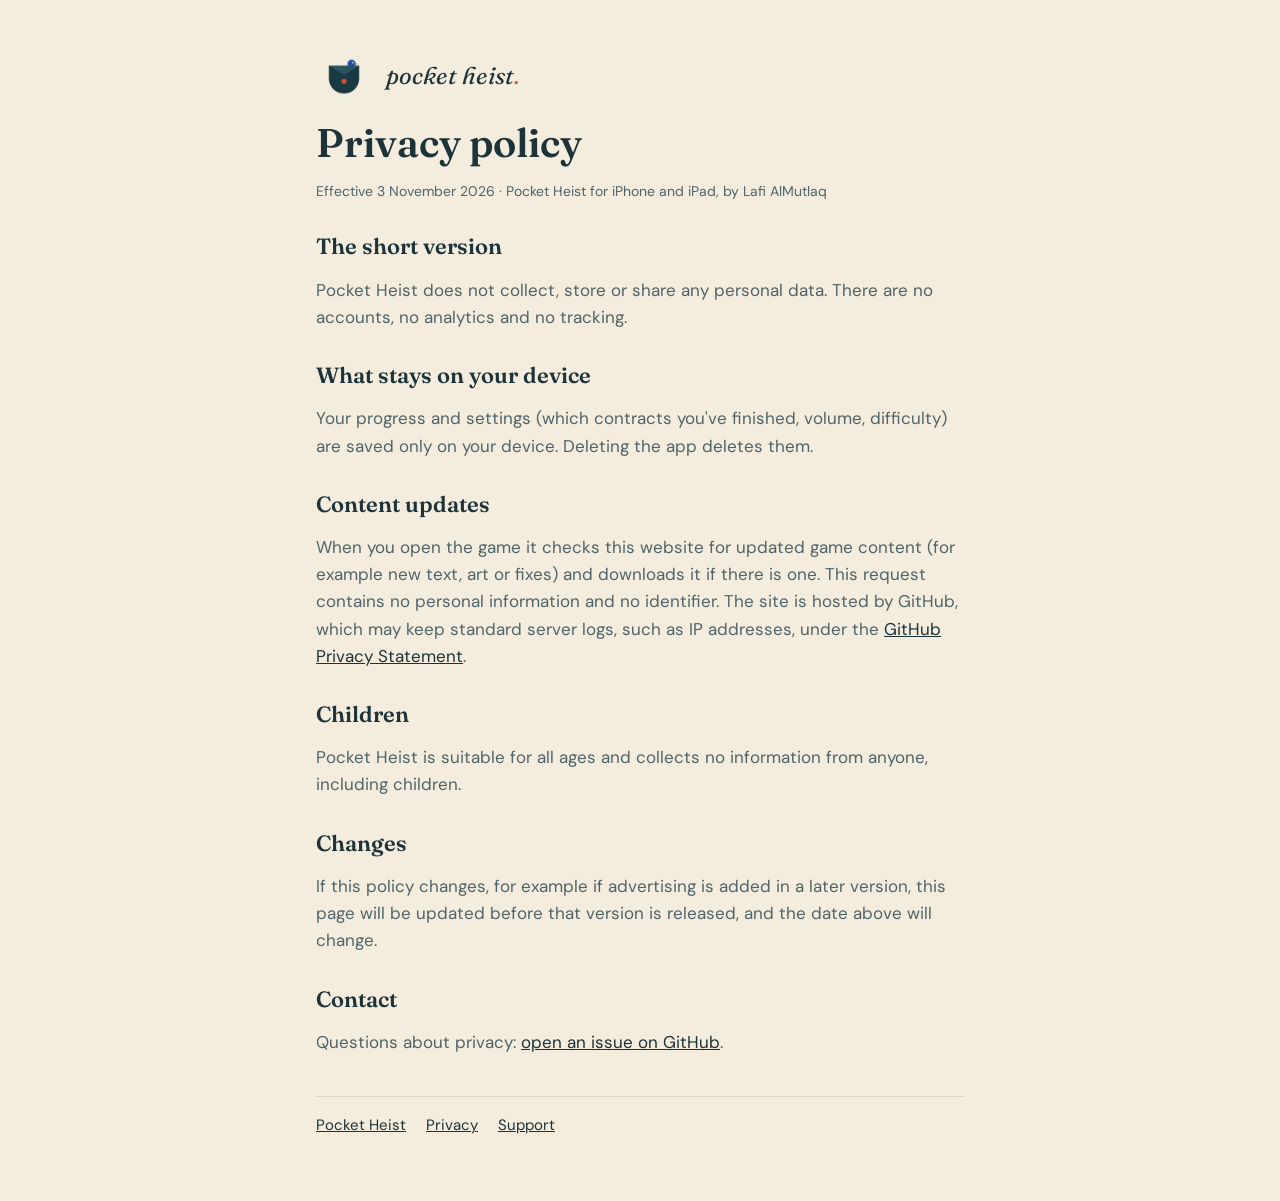
==== privacy.html @ b3bf0fcc "Pocket Heist site: home, privacy policy, support Co-Authored-By: Claude Opus 5.5 <noreply@anthropic." ====
<!doctype html><html lang="en"><head><meta charset="utf-8"><meta name="viewport" content="width=device-width,initial-scale=1"><link rel="stylesheet" href="https://fonts.googleapis.com/css2?family=DM+Sans:wght@400;500&family=Fraunces:ital,wght@0,600;1,500&display=swap"><link rel="stylesheet" href="style.css"><link rel="icon" href="icon.png"><title>Privacy · Pocket Heist</title></head><body><main>
<div class="top"><img src="icon.png" alt=""><a href="./">pocket heist<span style="color:#C8553D">.</span></a></div>
<h1>Privacy policy</h1>
<p class="muted">Effective 3 November 2026 · Pocket Heist for iPhone and iPad, by Lafi AlMutlaq</p>
<h2>The short version</h2>
<p>Pocket Heist does not collect, store or share any personal data. There are no accounts, no analytics and no tracking.</p>
<h2>What stays on your device</h2>
<p>Your progress and settings (which contracts you've finished, volume, difficulty) are saved only on your device. Deleting the app deletes them.</p>
<h2>Content updates</h2>
<p>When you open the game it checks this website for updated game content (for example new text, art or fixes) and downloads it if there is one. This request contains no personal information and no identifier. The site is hosted by GitHub, which may keep standard server logs, such as IP addresses, under the <a href="https://docs.github.com/site-policy/privacy-policies/github-general-privacy-statement">GitHub Privacy Statement</a>.</p>
<h2>Children</h2>
<p>Pocket Heist is suitable for all ages and collects no information from anyone, including children.</p>
<h2>Changes</h2>
<p>If this policy changes, for example if advertising is added in a later version, this page will be updated before that version is released, and the date above will change.</p>
<h2>Contact</h2>
<p>Questions about privacy: <a href="https://github.com/LafyGit/pocket-heist/issues">open an issue on GitHub</a>.</p>
<nav><a href="./">Pocket Heist</a><a href="privacy.html">Privacy</a><a href="support.html">Support</a></nav>
</main></body></html>
---- style.css ----
:root { --paper: #F4ECDD; --ink: #1B3339; --soft: #4F6468; --red: #C8553D; --rule: #E2D6BC; }
* { box-sizing: border-box; }
body { margin: 0; background: var(--paper); color: var(--ink); font: 17px/1.6 "DM Sans", system-ui, sans-serif; }
main { max-width: 680px; margin: 0 auto; padding: 48px 16px 64px; }
h1, h2 { font-family: "Fraunces", Georgia, serif; font-weight: 600; line-height: 1.15; }
h1 { font-size: 40px; margin: 16px 0 4px; }
h1 .dot { color: var(--red); }
h2 { font-size: 22px; margin: 32px 0 8px; }
p, li { color: var(--soft); }
a { color: var(--ink); }
.top { display: flex; align-items: center; gap: 14px; }
.top img { width: 56px; height: 56px; border-radius: 13px; }
.top a { text-decoration: none; font-family: "Fraunces", Georgia, serif; font-style: italic; font-size: 24px; }
.muted { font-size: 14px; }
nav { margin-top: 40px; padding-top: 16px; border-top: 1px solid var(--rule); font-size: 15px; display: flex; gap: 20px; }
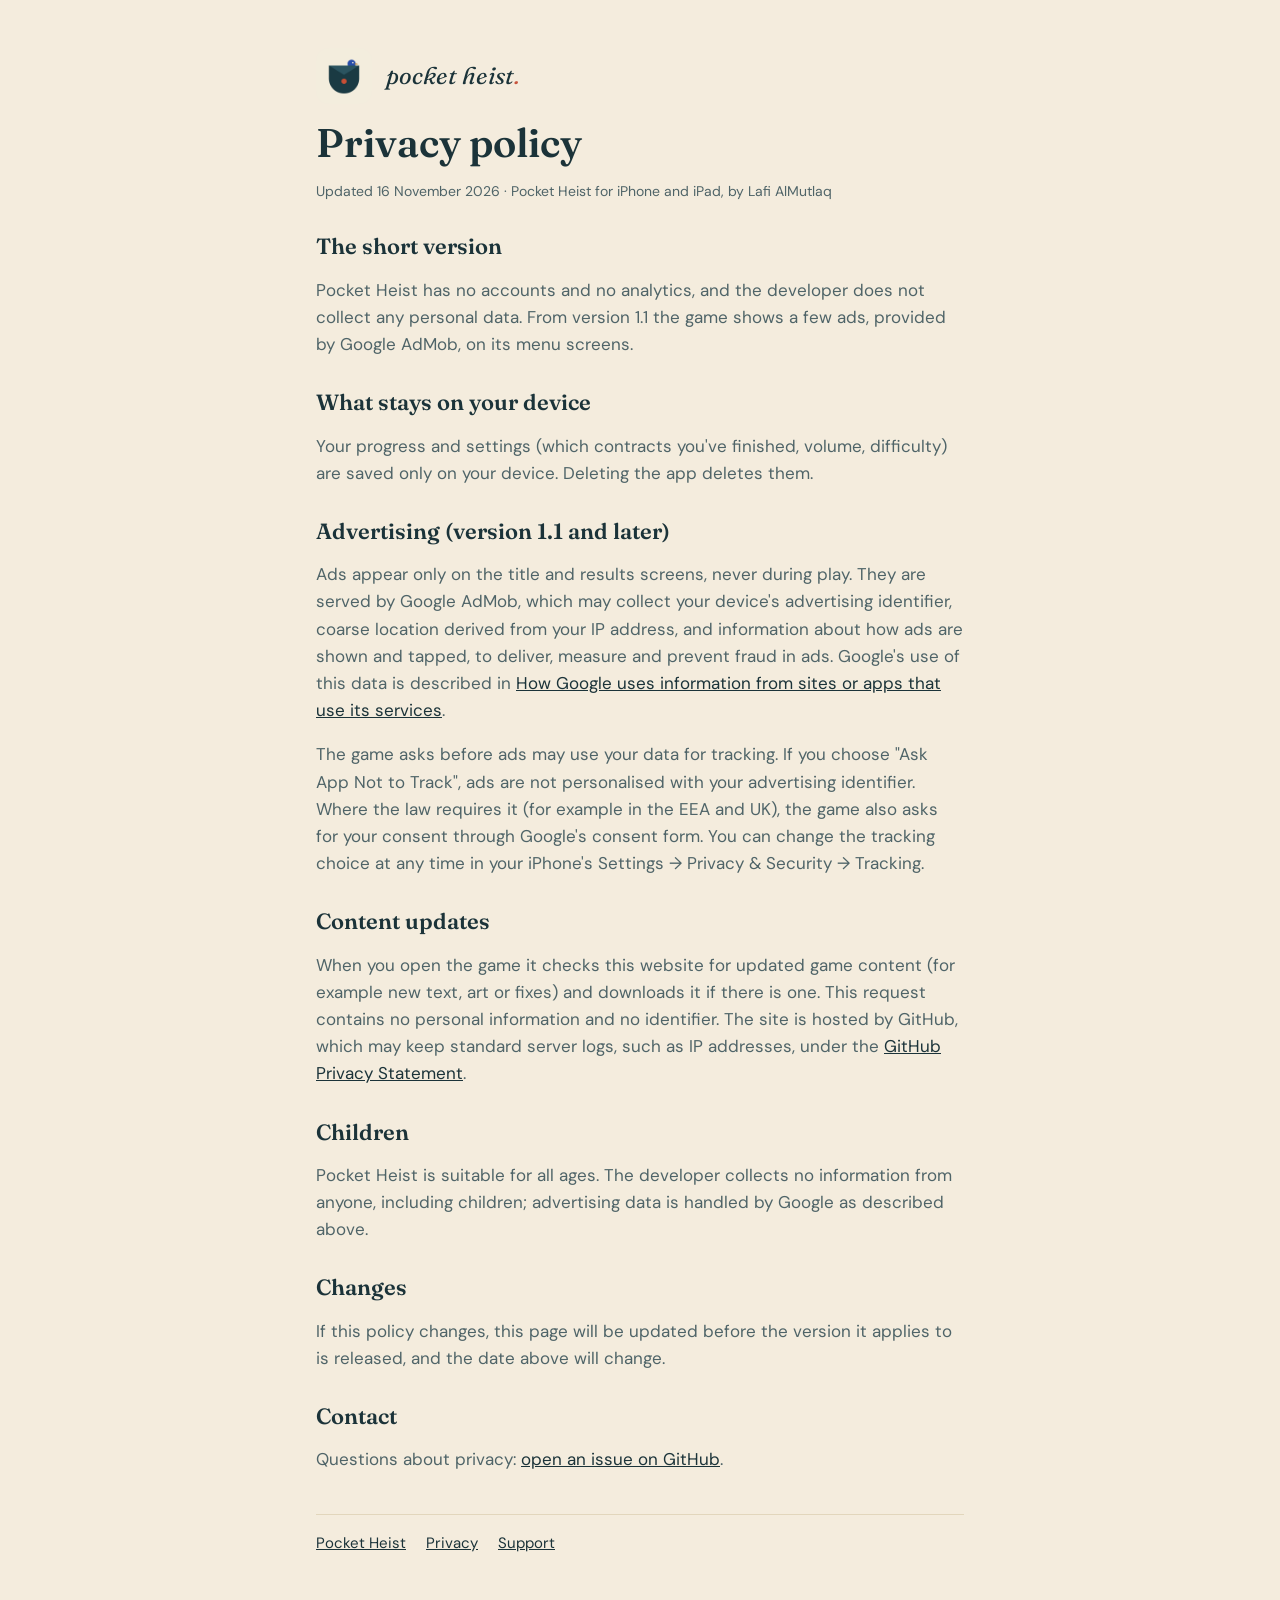
==== commit ca76d37f: "Privacy policy: AdMob ads from version 1.1 Co-Authored-By: Claude Opus 5.5 <noreply@anthropic.com>" ====
--- a/privacy.html
+++ b/privacy.html
@@ -1,17 +1,20 @@
 <!doctype html><html lang="en"><head><meta charset="utf-8"><meta name="viewport" content="width=device-width,initial-scale=1"><link rel="stylesheet" href="https://fonts.googleapis.com/css2?family=DM+Sans:wght@400;500&family=Fraunces:ital,wght@0,600;1,500&display=swap"><link rel="stylesheet" href="style.css"><link rel="icon" href="icon.png"><title>Privacy · Pocket Heist</title></head><body><main>
 <div class="top"><img src="icon.png" alt=""><a href="./">pocket heist<span style="color:#C8553D">.</span></a></div>
 <h1>Privacy policy</h1>
-<p class="muted">Effective 3 November 2026 · Pocket Heist for iPhone and iPad, by Lafi AlMutlaq</p>
+<p class="muted">Updated 16 November 2026 · Pocket Heist for iPhone and iPad, by Lafi AlMutlaq</p>
 <h2>The short version</h2>
-<p>Pocket Heist does not collect, store or share any personal data. There are no accounts, no analytics and no tracking.</p>
+<p>Pocket Heist has no accounts and no analytics, and the developer does not collect any personal data. From version 1.1 the game shows a few ads, provided by Google AdMob, on its menu screens.</p>
 <h2>What stays on your device</h2>
 <p>Your progress and settings (which contracts you've finished, volume, difficulty) are saved only on your device. Deleting the app deletes them.</p>
+<h2>Advertising (version 1.1 and later)</h2>
+<p>Ads appear only on the title and results screens, never during play. They are served by Google AdMob, which may collect your device's advertising identifier, coarse location derived from your IP address, and information about how ads are shown and tapped, to deliver, measure and prevent fraud in ads. Google's use of this data is described in <a href="https://policies.google.com/technologies/partner-sites">How Google uses information from sites or apps that use its services</a>.</p>
+<p>The game asks before ads may use your data for tracking. If you choose "Ask App Not to Track", ads are not personalised with your advertising identifier. Where the law requires it (for example in the EEA and UK), the game also asks for your consent through Google's consent form. You can change the tracking choice at any time in your iPhone's Settings → Privacy &amp; Security → Tracking.</p>
 <h2>Content updates</h2>
 <p>When you open the game it checks this website for updated game content (for example new text, art or fixes) and downloads it if there is one. This request contains no personal information and no identifier. The site is hosted by GitHub, which may keep standard server logs, such as IP addresses, under the <a href="https://docs.github.com/site-policy/privacy-policies/github-general-privacy-statement">GitHub Privacy Statement</a>.</p>
 <h2>Children</h2>
-<p>Pocket Heist is suitable for all ages and collects no information from anyone, including children.</p>
+<p>Pocket Heist is suitable for all ages. The developer collects no information from anyone, including children; advertising data is handled by Google as described above.</p>
 <h2>Changes</h2>
-<p>If this policy changes, for example if advertising is added in a later version, this page will be updated before that version is released, and the date above will change.</p>
+<p>If this policy changes, this page will be updated before the version it applies to is released, and the date above will change.</p>
 <h2>Contact</h2>
 <p>Questions about privacy: <a href="https://github.com/LafyGit/pocket-heist/issues">open an issue on GitHub</a>.</p>
 <nav><a href="./">Pocket Heist</a><a href="privacy.html">Privacy</a><a href="support.html">Support</a></nav>
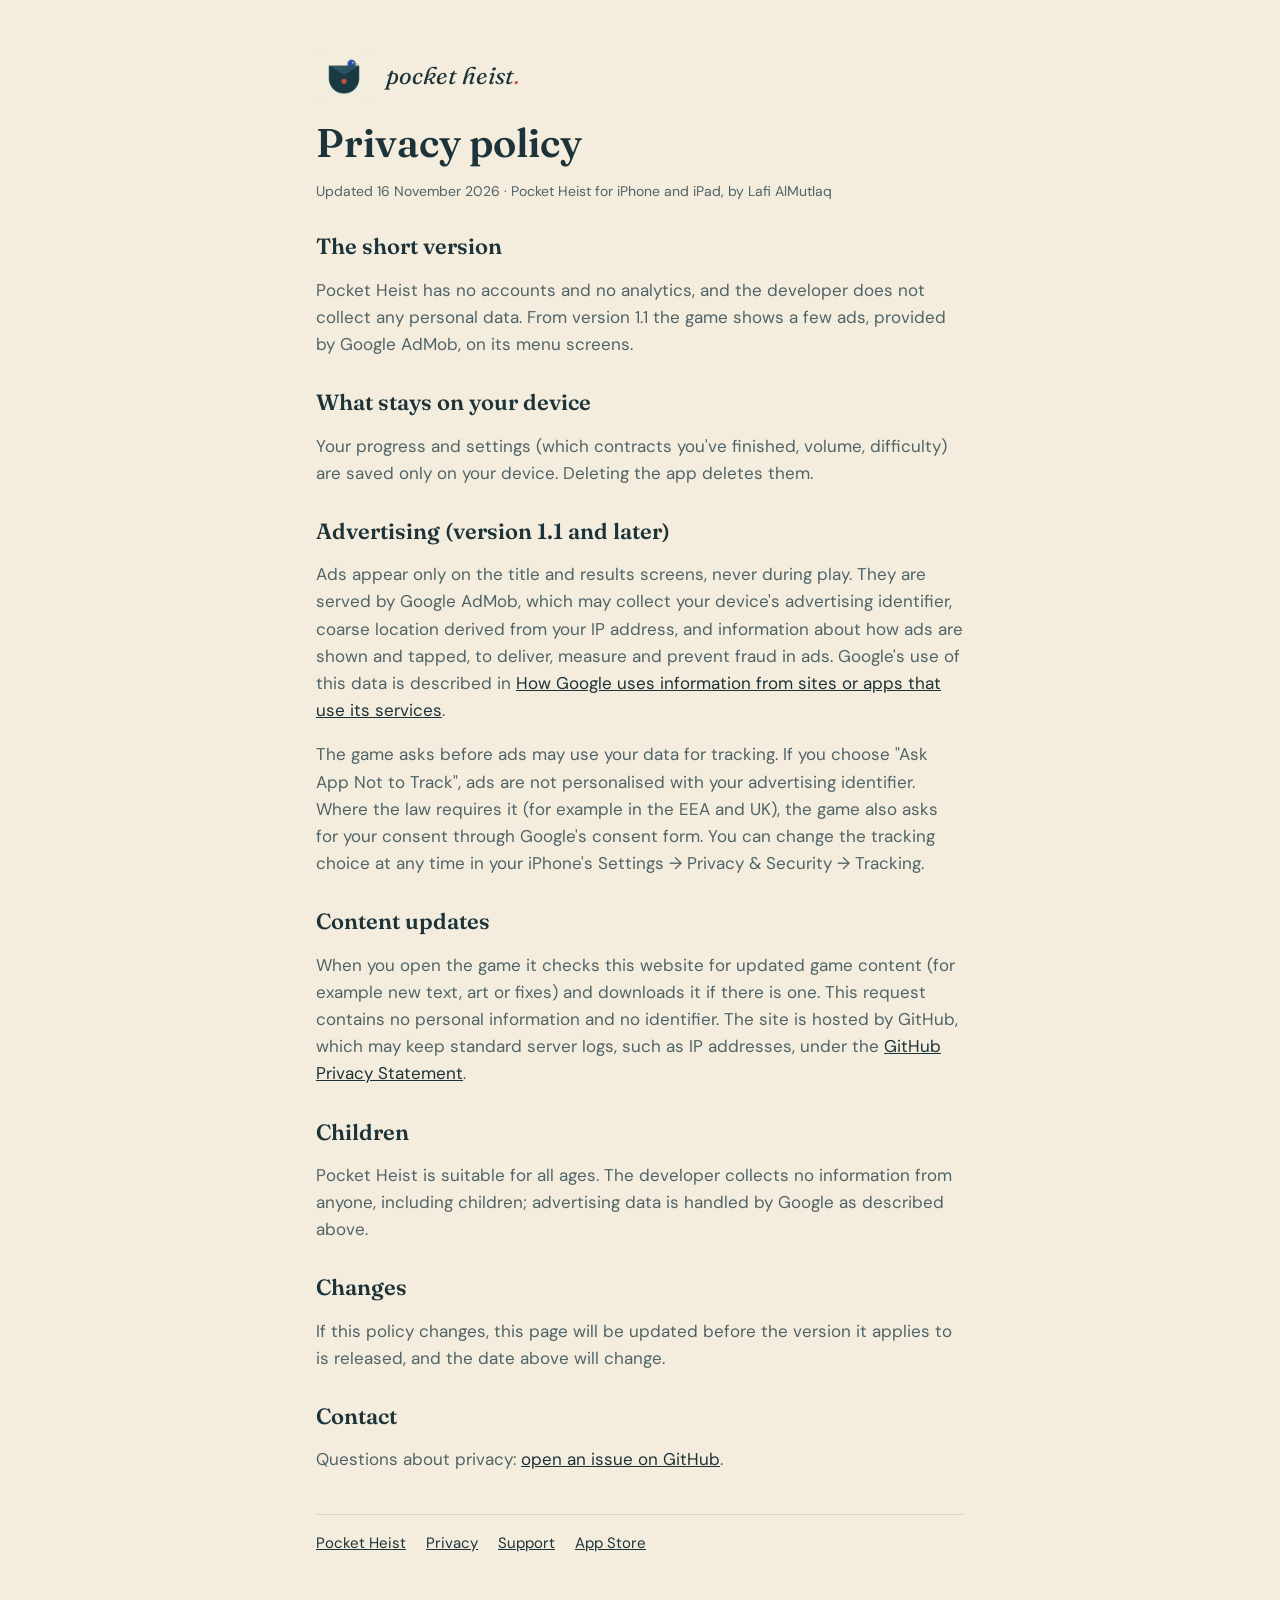
==== commit 92510946: "Site: App Store link, real art, and what the game costs The home page had no way to reach the App St" ====
--- a/privacy.html
+++ b/privacy.html
@@ -17,5 +17,5 @@
 <p>If this policy changes, this page will be updated before the version it applies to is released, and the date above will change.</p>
 <h2>Contact</h2>
 <p>Questions about privacy: <a href="https://github.com/LafyGit/pocket-heist/issues">open an issue on GitHub</a>.</p>
-<nav><a href="./">Pocket Heist</a><a href="privacy.html">Privacy</a><a href="support.html">Support</a></nav>
+<nav><a href="./">Pocket Heist</a><a href="privacy.html">Privacy</a><a href="support.html">Support</a><a href="https://apps.apple.com/sa/developer/lafi-almutlaq/id1896577159">App Store</a></nav>
 </main></body></html>
--- a/style.css
+++ b/style.css
@@ -12,4 +12,9 @@
 .top img { width: 56px; height: 56px; border-radius: 13px; }
 .top a { text-decoration: none; font-family: "Fraunces", Georgia, serif; font-style: italic; font-size: 24px; }
 .muted { font-size: 14px; }
-nav { margin-top: 40px; padding-top: 16px; border-top: 1px solid var(--rule); font-size: 15px; display: flex; gap: 20px; }
+nav { margin-top: 40px; padding-top: 16px; border-top: 1px solid var(--rule); font-size: 15px; display: flex; flex-wrap: wrap; gap: 8px 20px; }
+.store { display: inline-block; margin: 8px 0; padding: 12px 22px; border-radius: 999px; background: var(--red); color: var(--paper); font-weight: 500; text-decoration: none; }
+.store:hover, .store:focus-visible { background: var(--ink); }
+.hero { display: block; width: 100%; height: auto; margin: 24px 0 8px; border-radius: 14px; }
+.contracts li { margin-bottom: 6px; }
+.contracts b { color: var(--ink); font-weight: 500; }
